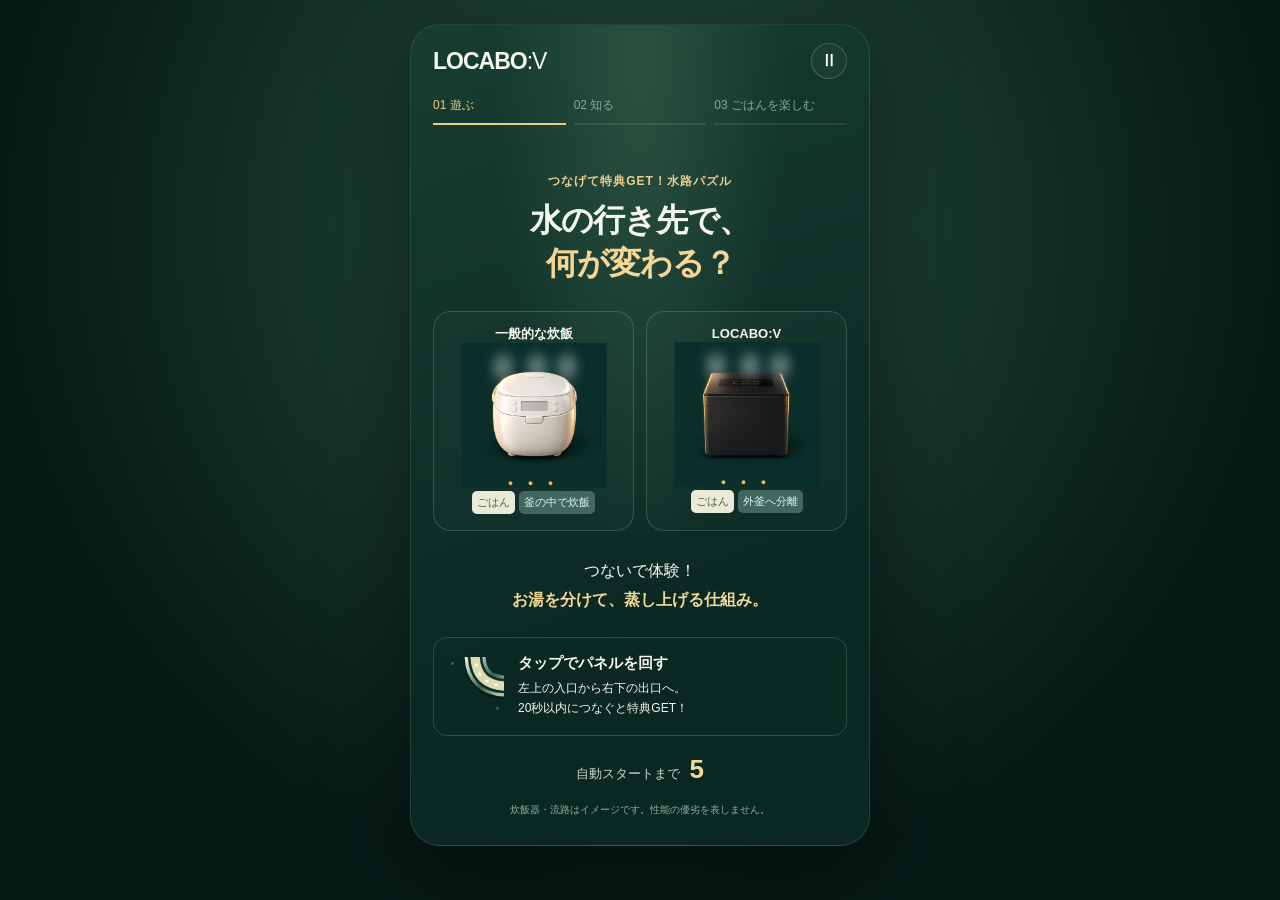
==== index.html @ 2bfdd04e "Separate cooker introduction from full-board cooking puzzle and improve mechanism illustrations" ====
<!doctype html><html lang="ja"><head><meta charset="UTF-8"><meta name="viewport" content="width=device-width,initial-scale=1,viewport-fit=cover"><meta name="theme-color" content="#102b29"><title>つなげて特典GET！水路パズル｜LOCABO:V</title><meta name="description" content="炊き上がるまで20秒。パネルを回して水の通り道をつなぐ流路パズル。"><link rel="icon" type="image/svg+xml" href="data:image/svg+xml,%3Csvg xmlns='http://www.w3.org/2000/svg' viewBox='0 0 32 32'%3E%3Crect width='32' height='32' rx='9' fill='%23102b29'/%3E%3Ctext x='16' y='24' text-anchor='middle' font-size='24' fill='%23ffffff'%3E米%3C/text%3E%3C/svg%3E"><style>*{box-sizing:border-box}html{background:#071918}body{margin:0;color:#f5f7ed;font-family:-apple-system,BlinkMacSystemFont,"Hiragino Kaku Gothic ProN","Noto Sans JP",Meiryo,sans-serif;font-size:16px;background:radial-gradient(ellipse at 50% 0,#214841,transparent 70%);min-height:100svh}button,a{-webkit-tap-highlight-color:transparent}button{font:inherit;cursor:pointer}button:focus-visible,a:focus-visible{outline:3px solid #ffdc88;outline-offset:4px}.app{position:relative;width:min(100%,460px);min-height:100svh;margin:auto;background:linear-gradient(160deg,#153b35,#102b29 65%);padding:18px 22px max(16px,env(safe-area-inset-bottom));overflow:hidden;box-shadow:0 0 90px #0004}header{display:flex;align-items:center;gap:10px;height:32px}.wordmark{font-size:23px;letter-spacing:-1px;font-weight:800}.wordmark span{font-weight:400}.edition{font-size:12px;color:#c4d6cc;margin-left:auto}.icon-btn{border:1px solid #ffffff30;background:#ffffff08;color:white;border-radius:50%;width:36px;height:36px;font-weight:800}.steps{display:flex;justify-content:space-between;gap:8px;margin:20px 0 24px;font-size:12px;color:#86a99e}.steps span{padding:0 0 9px;border-bottom:2px solid #ffffff16;flex:1;white-space:nowrap}.steps .active{color:#efcd80;border-color:#efcd80}h1,h2,p{margin:0}h1{font-size:clamp(29px,8vw,39px);line-height:1.35;letter-spacing:-1px}h1 em{font-style:normal;color:#f5d697}.eyebrow{color:#ebce91;font-size:12px;letter-spacing:2px;font-weight:700;margin-bottom:9px}.sub{color:#c4d6cc;font-size:14px;line-height:1.7;margin-top:9px}.title-row{display:flex;align-items:flex-end;justify-content:space-between;gap:8px}.title-row h1{font-size:32px}.mini-label{font-size:12px;letter-spacing:1px;color:#b4cbbf}.score-box{text-align:right}.score-box strong{font-size:28px;display:block;font-variant-numeric:tabular-nums;color:#f5d697}.stats{display:flex;align-items:center;gap:14px;margin:18px 0 10px}.timer{font-size:28px;font-weight:800;min-width:72px;font-variant-numeric:tabular-nums}.timer small{font-size:14px;color:#bdd2c6;margin-left:4px}.meter{height:6px;background:#ffffff1a;flex:1;border-radius:20px;overflow:hidden}.meter div{height:100%;background:#eacd8b;transform-origin:left;transition:transform .1s linear}.timer.urgent{color:#ff9880}.board-frame{position:relative;border-radius:26px;background:#071e1d;border:1px solid #72978855;padding:13px;box-shadow:inset 0 2px 18px #0007,0 12px 25px #0002}.board{display:grid;grid-template-columns:repeat(6,1fr);gap:7px;touch-action:manipulation}.tile{aspect-ratio:1;border:0;border-radius:13px;position:relative;box-shadow:inset 0 3px 0 #ffffff50,0 4px 0 #0004;display:grid;place-items:center;color:#153731;font-size:23px;transition:transform .12s,opacity .17s;min-width:0;padding:0}.tile:active{transform:scale(.88)}.tile.c0{background:linear-gradient(140deg,#ffc498,#ee8a65)}.tile.c1{background:linear-gradient(140deg,#f9e5a6,#ddb964)}.tile.c2{background:linear-gradient(140deg,#a1e2d2,#5cbaa6)}.tile.rice{background:linear-gradient(140deg,#fffef4,#dedfce);font-size:21px;color:#717563;cursor:default;border-radius:19px 10px 19px 10px}.tile.hint{animation:hint 1s infinite}.tile.removing{transform:scale(.05) rotate(20deg);opacity:0}.tile.drop{animation:drop .24s both}.board-caption{display:flex;justify-content:space-between;gap:8px;margin-top:13px;color:#c4d6cc;font-size:12px}.instruction{text-align:center;padding-top:17px;font-size:16px;font-weight:700;min-height:43px}.instruction b{color:#f5d697}.note{font-size:12px;line-height:1.6;color:#a5bfb3;text-align:center;margin-top:13px}.intro-overlay{position:absolute;inset:0;background:#071e1de8;border-radius:25px;display:flex;align-items:center;justify-content:center;flex-direction:column;z-index:3;text-align:center;backdrop-filter:blur(5px)}.intro-overlay h2{font-size:24px;line-height:1.55}.intro-overlay .demo{display:flex;gap:9px;margin:20px 0}.demo .tile{width:45px}.count{width:44px;height:44px;border-radius:50%;background:#f5d697;color:#193831;display:grid;place-items:center;font-size:23px;font-weight:800;margin-top:16px}.intro-overlay p{font-size:14px;color:#c4d6cc}.bottom-hint{font-size:12px;color:#93b4a6;text-align:center;margin-top:18px}.photo{width:100%;display:block;object-fit:cover;border-radius:20px}.result{text-align:center}.result h1{font-size:32px}.result .photo{margin:20px 0 18px;max-height:280px}.badge{display:inline-block;padding:7px 17px;background:#ffffff0c;border:1px solid #eacd8b55;border-radius:50px;color:#efcd80;font-size:14px;margin-bottom:15px}.result-count{font-size:22px;font-weight:700}.result-count strong{font-size:42px;color:#edcd88}.primary{background:#edce8c;border:0;color:#132f29;border-radius:14px;padding:16px 18px;display:block;text-align:center;text-decoration:none;font-size:17px;font-weight:800;width:100%;box-shadow:0 4px 0 #b39454;margin-top:20px}.secondary{background:transparent;border:0;color:#c4d6cc;text-decoration:underline;text-underline-offset:4px;font-size:14px;padding:13px;display:block;margin:5px auto}.explain h1{font-size:29px}.diagram{background:#f1f3e8;border-radius:24px;margin-top:20px;padding:16px 12px;color:#183e35}.diagram svg{display:block;width:100%;height:auto;max-height:230px}.diagram text{font-family:inherit}.diagram-caption{color:#38594a;font-size:14px;font-weight:700;text-align:center;padding:5px}.explain-copy{font-size:16px;line-height:1.8;margin-top:17px;min-height:88px}.explain-copy b{color:#efcd80}.dots{display:flex;justify-content:center;gap:9px;margin:13px 0}.dots i{display:block;width:7px;height:7px;background:#47635b;border-radius:50%}.dots i.on{width:23px;border-radius:5px;background:#edce8c}.water-dot{animation:flow 2s infinite}.rice-expand{animation:expand 2.5s infinite alternate;transform-box:fill-box;transform-origin:center}.product-hero{display:flex;align-items:center;gap:14px;margin:16px 0;background:#eae7df;color:#162c26;border-radius:21px;padding:18px 15px;min-height:205px}.product-photo{position:relative;width:150px;aspect-ratio:280/370;overflow:hidden;flex-shrink:0}.product-photo img{position:absolute;width:267.857%;max-width:none;left:-166.071%;top:-265.405%}.product-name{font-size:25px;letter-spacing:-1px;font-weight:800}.product-details{font-size:14px;line-height:1.9;margin-top:10px}.cta h1{font-size:32px}.feature-row{display:flex;gap:8px;margin-top:14px}.feature-row span{flex:1;text-align:center;border:1px solid #688777;border-radius:9px;padding:9px 4px;font-size:13px;color:#d2e0d5}.cta .note{margin-top:12px}.pause-layer{position:absolute;inset:0;z-index:30;background:#071e1ded;backdrop-filter:blur(12px);display:grid;place-items:center;padding:30px;text-align:center}.pause-layer[hidden]{display:none}.pause-layer h2{font-size:32px;margin-bottom:13px}.pause-layer p{font-size:14px;color:#c4d6cc}#toast{position:absolute;pointer-events:none;top:44%;left:50%;transform:translate(-50%,15px);opacity:0;z-index:10;background:#f5d697;color:#153731;border-radius:30px;padding:12px 22px;white-space:nowrap;font-size:23px;font-weight:900;box-shadow:0 8px 30px #0005;transition:all .2s}#toast.show{opacity:1;transform:translate(-50%,-8px)}@keyframes hint{50%{box-shadow:0 0 0 3px #fff8,0 0 18px #fff5;transform:scale(.96)}}@keyframes drop{from{transform:translateY(-15px);opacity:.3}to{transform:translateY(0);opacity:1}}@keyframes flow{0%{transform:translateY(-12px);opacity:0}30%{opacity:1}100%{transform:translateY(32px);opacity:0}}@keyframes expand{to{transform:scale(1.25)}}@media(min-width:600px){body{padding:24px}.app{min-height:780px;height:auto;border:1px solid #527c6655;border-radius:30px}header{margin-top:2px}}@media(max-height:740px) and (max-width:599px){.app{padding:12px 19px}.steps{margin:13px 0 15px}.stats{margin-top:10px}.tile{border-radius:10px}.board{gap:6px}.board-frame{padding:11px}.instruction{padding-top:12px}.note{margin-top:8px}.product-hero{min-height:160px;margin:11px 0;padding:10px}.product-photo{width:115px}.primary{margin-top:13px;padding:14px}.result .photo{max-height:225px;margin:13px 0}.diagram{margin-top:13px}.diagram svg{max-height:190px}.explain-copy{min-height:80px}.bottom-hint{margin-top:10px}}@media(prefers-reduced-motion:reduce){*,*::before,*::after{animation:none!important;transition:none!important}}
.cta-actions{display:flex;justify-content:center;gap:8px}.cta-actions .secondary{font-size:13px;padding:13px 2px;margin:5px 0}
@media(max-height:740px) and (max-width:599px){.steps{margin:10px 0 12px}.game .eyebrow,.game .sub{display:none}.title-row h1{font-size:28px}.title-row{min-height:38px}.score-box strong{font-size:24px}.game .stats{margin:8px 0}.game .board-frame{width:min(100%,calc(100svh - 360px));margin:auto;padding:9px}.game .board{gap:5px}.tile{font-size:18px}.tile.rice{font-size:17px}.intro-overlay h2{font-size:21px}.intro-overlay .demo{margin:12px 0}.intro-overlay p{font-size:13px}.count{margin-top:10px;width:34px;height:34px;font-size:19px}.game .instruction{min-height:30px;font-size:14px}.game .note{font-size:12px}.cta h1{font-size:28px}.cta .sub{display:none}.cta .feature-row{display:none}.cta .product-photo{width:110px}.cta .product-hero{min-height:150px}.cta .product-details{font-size:13px}.cta .eyebrow{margin-bottom:7px}.cta-actions .secondary{padding:10px 2px}}
.race-title .eyebrow{font-size:12px;margin-bottom:5px}.race-title h1{font-size:27px;line-height:1.4;white-space:nowrap;letter-spacing:-1px}.race-title h1 em{display:block;font-size:33px}.versus{display:grid;grid-template-columns:1fr 25px 1fr;align-items:center;margin:13px 0 9px;gap:5px}.competitor{text-align:center;padding:9px 4px 7px;background:#ffffff06;border:1px solid #68837750;border-radius:15px;min-width:0}.competitor.player{border-color:#e7c88388;background:#efcd800b}.machine-label{display:block;font-size:14px;font-weight:800}.machine-label small{display:inline-block;font-size:12px;color:#153b35;background:#efd38e;border-radius:4px;padding:2px 4px;margin-left:3px}.competitor svg{display:block;width:100%;height:95px}.machine-status{display:block;color:#aec7bc;font-size:12px;min-height:15px;line-height:1.5}.player .machine-status{color:#efcd80}.vs{font-size:15px;color:#edce8c;font-style:italic;text-align:center}.steam{animation:steaming 2s ease-in-out infinite}.draining{opacity:0}.cleared .draining{opacity:1;animation:drain .8s infinite}.cleared .right-water{fill:#e1bc74}.cooking{display:flex;align-items:center;gap:10px;padding:8px 0 12px;font-size:12px}.cook-meter{height:7px;background:#ffffff18;border-radius:10px;overflow:hidden;flex:1}.cook-meter i{display:block;height:100%;width:0;background:#ebca83;transition:width .2s linear}.cooking strong{font-size:25px;font-variant-numeric:tabular-nums;min-width:55px;text-align:right}.cooking small{font-size:12px;margin-left:3px}.urgent{color:#ffad7e}.puzzle-title{display:flex;justify-content:space-between;font-size:13px;color:#d5e3d8;margin:0 0 7px}.puzzle-title span:last-child{color:#abc4b7}.pipe-area{width:min(100%,320px);margin:auto}.pipe-area .board-frame{padding:8px;border-radius:15px}.pipe-board{display:grid;grid-template-columns:repeat(4,1fr);gap:4px;touch-action:manipulation}.pipe-tile{min-width:0;padding:0;border:1px solid #60817166;border-radius:9px;background:linear-gradient(135deg,#35554b,#244338);aspect-ratio:1;overflow:hidden;transition:background .2s,box-shadow .2s;touch-action:manipulation}.pipe-tile svg{display:block;width:100%;height:100%}.pipe-tile.wet{background:#315b56;border-color:#83d7d188;box-shadow:inset 0 0 14px #85d7d015}.pipe-tile:active{transform:scale(.94)}.pipe-tile.hint{animation:hint 1s infinite;border-color:#efd38e}.pipe-tile:disabled{cursor:default;opacity:1}.ports{height:22px;display:flex;align-items:center;font-size:12px;color:#9edddb;padding-left:8px}.ports.bottom{justify-content:flex-end;padding:0 8px 0 0;color:#ebcd8d}.intro-rule{margin:12px 0!important}.pipe-area .intro-overlay{border-radius:15px}.pipe-area .intro-overlay h2{font-size:24px}.pipe-area .intro-overlay .eyebrow{font-size:12px}.game-instruction{display:flex;align-items:center;gap:9px;justify-content:space-between;margin-top:8px;min-height:39px}.game-instruction strong{font-size:13px;line-height:1.6;font-weight:600}.hint-button{flex-shrink:0;border:1px solid #91ac9180;background:#ffffff09;color:#efd38e;border-radius:9px;padding:9px;font-size:12px}.race-note{font-size:12px;line-height:1.55;color:#98b6a7;text-align:center;margin-top:9px}.cleared .pipe-tile.wet{box-shadow:inset 0 0 20px #96edea44}.cleared .pipe-area{animation:finishGlow .7s ease-out}.app:has(.race) .steps{margin-bottom:14px}.app:has(.race){padding-top:14px}@keyframes steaming{50%{opacity:.35;transform:translateY(-5px)}}@keyframes drain{from{transform:translateY(-3px);opacity:0}50%{opacity:1}to{transform:translateY(7px);opacity:0}}@keyframes finishGlow{50%{filter:brightness(1.5)}}
@media(max-height:800px) and (max-width:599px){.app:has(.race){padding:10px 16px}.app:has(.race) .steps{margin:10px 0}.race-title .eyebrow{display:none}.race-title h1{font-size:22px}.race-title h1 em{display:inline;font-size:25px;margin-left:3px}.versus{margin:10px 0 4px}.competitor svg{height:78px}.competitor{padding:6px 3px}.cooking{padding:5px 0 9px}.pipe-area{width:min(100%,calc(100svh - 345px),320px)}.race-note{margin-top:5px}.game-instruction{margin-top:4px}.pipe-area .intro-overlay h2{font-size:21px}.pipe-area .intro-overlay p{font-size:12px}}
@media(max-width:360px){.race-title h1{font-size:20px}.race-title h1 em{font-size:22px}.edition{font-size:12px}.machine-label{font-size:12px}.pipe-area .intro-overlay h2{font-size:20px}.race-note{font-size:12px}}

@media(prefers-reduced-motion:reduce){.steam,.draining,.pipe-tile.hint,.cleared .pipe-area{animation:none!important}}
/* Cooking battle — finished art direction */
body{background:radial-gradient(ellipse at 50% 25%,#264e40 0,#071a16 70%)}.app{background:radial-gradient(ellipse at 50% 4%,#2a5140 0,transparent 45%),linear-gradient(160deg,#173d31,#0b2722 72%);box-shadow:0 25px 90px #0007}.app:has(.race){padding:13px 20px 16px}.app:has(.race) header{opacity:.85}.app:has(.race) .steps{margin:13px 0 14px}.race-title{text-align:center}.race-title .eyebrow{letter-spacing:2px;color:#dfbc6e;font-size:12px;margin-bottom:5px}.race-title h1{white-space:normal;line-height:1.24}.race-title h1 span{display:block;font-size:16px;font-weight:600;letter-spacing:1px;margin-bottom:5px;color:#d8e6d6}.race-title h1 em{display:block;font-size:34px;letter-spacing:-1.5px;color:#f7df9e;text-shadow:0 3px 0 #796738,0 5px 12px #0005;font-weight:900}.versus{position:relative;grid-template-columns:1fr 28px 1fr;gap:0;margin:15px 0 7px}.competitor{padding:9px 5px 8px;border-radius:18px;background:linear-gradient(140deg,#294b3f88,#0b2822);border:1px solid #8eab9255;box-shadow:inset 0 1px 0 #ffffff16,0 7px 12px #0002;overflow:hidden}.competitor.player{background:linear-gradient(140deg,#47614444,#17382c);border-color:#d9bc6d99;box-shadow:inset 0 1px 0 #f4dd9633,0 7px 14px #0003}.machine-label{font-size:14px;color:#f0f3e8;letter-spacing:.3px}.machine-label small{font-size:12px;padding:1px 4px;margin-left:2px}.vs{position:relative;z-index:2;align-self:center}.vs span{display:grid;place-items:center;width:35px;height:35px;position:relative;left:-4px;border-radius:50%;background:#eccc82;color:#203a2b;font-size:16px;font-weight:900;box-shadow:0 3px 0 #897447,0 4px 15px #0008;transform:rotate(-10deg)}.cooker-scene{position:relative;isolation:isolate;width:100%;height:110px;overflow:hidden}.cooker-art{position:absolute;inset:0;background-image:url('[data-uri]');background-size:200% auto;background-repeat:no-repeat;background-position:0 50%;mix-blend-mode:lighten;z-index:2;transform:scale(1.12)}.black-cooker .cooker-art{background-position:100% 50%}.heat-halo{position:absolute;bottom:7px;left:20%;right:20%;height:14px;border-radius:50%;background:#edb953;filter:blur(10px);opacity:.4;animation:heatPulse 1.4s infinite}.heat-dots{position:absolute;bottom:0;left:0;right:0;text-align:center;font-size:9px;letter-spacing:6px;color:#efbc5d;z-index:4}.steam-clouds{position:absolute;left:20%;right:20%;top:0;height:60px;z-index:4;pointer-events:none}.steam-clouds i{position:absolute;width:18px;height:38px;left:15%;top:5px;border-radius:50%;background:linear-gradient(transparent,#fff7,transparent);filter:blur(6px);animation:steamRise 2.4s infinite}.steam-clouds i:nth-child(2){left:45%;animation-delay:-.8s}.steam-clouds i:nth-child(3){left:72%;animation-delay:-1.5s}.mini-section{display:flex;gap:4px;justify-content:center;margin:3px 0 4px}.mini-section span{border-radius:5px;padding:4px 5px;font-size:11px}.rice-level{background:#e9ead7;color:#56614a}.water-level{background:#416760;color:#e2f4e6}.player .water-level{background:#1c514c;color:#ade1d8}.cleared .player .water-level{background:#ddc17b;color:#203c30;animation:finishGlow .8s}.machine-status{font-size:11px;line-height:1.45;min-height:16px}.cooking{gap:10px;padding:5px 2px 10px}.cook-meter{height:9px;border:1px solid #061c1766;background:#071f18;box-shadow:inset 0 2px 3px #0004}.cook-meter i{background:linear-gradient(90deg,#b3914d,#f8d886);box-shadow:0 0 12px #f4ce75}.cooking strong{font-size:28px;color:#f0d391}.puzzle-title{font-size:13px;font-weight:600;margin-bottom:3px;color:#b9d3c3}.puzzle-title span:last-child{font-size:12px;color:#86a697;font-weight:400}.pipe-area{position:relative;width:min(100%,320px)}.pipe-area .board-frame{padding:9px;border-radius:20px;border:2px solid #71846b;background:linear-gradient(135deg,#3c5343,#132e25);box-shadow:inset 0 2px 0 #ccdab03b,0 5px 0 #071c16,0 12px 24px #0004}.pipe-board{gap:5px}.pipe-tile{border-radius:9px;background:linear-gradient(145deg,#385846,#233e31);border:1px solid #6c876166;box-shadow:inset 0 2px 1px #c8dcad18,0 2px 1px #00160c88;position:relative}.pipe-tile.wet{background:linear-gradient(140deg,#3a6b5d,#244c42);border-color:#8ac8b68c;box-shadow:0 0 10px #69c6b31a,inset 0 1px 0 #d7ffe322}.pipe-tile svg{overflow:visible}.pipe-tile.turned svg{animation:pipeTurn .18s ease-out}.water-flow{animation:waterRun .9s linear infinite}.ports{font-size:12px;height:27px;padding-left:10px;color:#b6ebd8;font-weight:600}.ports b{font-size:11px;letter-spacing:1px;background:#75c8b5;color:#11372e;border-radius:5px;padding:2px 5px;margin-right:5px}.ports.bottom{height:26px;color:#e6cf96}.ports.bottom b{background:#e4c989;margin:0 0 0 5px}.intro-overlay{background:linear-gradient(155deg,#0d3029f5,#061d18f5);backdrop-filter:blur(7px);border:1px solid #c9b47e33}.intro-overlay h2{font-size:25px!important;font-weight:900;letter-spacing:-1px}.intro-overlay h2 em{font-style:normal;color:#f1d18b}.tutorial-pipe{width:48px;height:48px;margin:12px 0 0;border-radius:9px;border:1px solid #6e9d87;background:#315245;animation:tutorialTurn 2.2s ease-in-out infinite}.tutorial-pipe svg{width:100%;height:100%}.intro-overlay .intro-rule{margin:10px 0 5px!important}.count{background:#f0d28b;box-shadow:0 0 0 5px #f0d28b10;font-size:21px;width:35px;height:35px;margin-top:12px}.game-instruction{margin-top:5px;gap:7px}.game-instruction strong{font-size:13px;color:#e3eddd}.hint-button{padding:8px 11px;background:linear-gradient(#466149,#2b4938);border-color:#81936a;box-shadow:0 2px 0 #102c21;color:#e5d5a6}.race-note{font-size:12px;color:#8eae9c;margin-top:8px;line-height:1.45}.clear-seal{position:absolute;z-index:8;top:36%;left:50%;width:240px;transform:translate(-50%,-50%) rotate(-5deg);text-align:center;background:linear-gradient(135deg,#f7dfa1,#d8b966);color:#163e2e;border:3px solid #fff0b8;border-radius:15px;padding:15px 8px;box-shadow:0 8px 0 #746337,0 18px 35px #00180ccc;animation:sealIn .5s cubic-bezier(.2,1.6,.4,1) both;pointer-events:none}.clear-seal span{display:block;font-size:12px;letter-spacing:3px;font-weight:800}.clear-seal strong{display:block;font-size:35px;font-weight:900;margin:2px 0}.clear-seal small{font-size:13px}.cleared .pipe-tile.wet .water-flow{animation-duration:.3s}.result .photo{box-shadow:0 15px 35px #0005;border:1px solid #c7d19b33}.result .badge{background:#e2c27e;color:#203e2b;border:0;font-weight:800;letter-spacing:1px}.result h1 em,.cta h1 em{color:#f4d99a}.product-hero{background:linear-gradient(135deg,#f3f0e7,#dcd7c7);box-shadow:0 10px 25px #0003;border:1px solid #f4e8bd}.primary{background:linear-gradient(130deg,#f9dfa0,#dcb867);box-shadow:0 4px 0 #947b43,0 10px 20px #0003;border:1px solid #ffeeac;transition:transform .15s}.primary:active{transform:translateY(3px);box-shadow:0 1px 0 #947b43}.diagram{border:2px solid #d9c68e;box-shadow:0 10px 25px #0002;background:linear-gradient(140deg,#f6f5e9,#dfe8d8)}
@keyframes steamRise{0%{transform:translateY(25px) scale(.4);opacity:0}40%{opacity:.6}100%{transform:translateY(-25px) scale(1.6);opacity:0}}@keyframes heatPulse{50%{opacity:.8;transform:scaleX(1.15)}}@keyframes waterRun{to{stroke-dashoffset:-44}}@keyframes pipeTurn{from{transform:rotate(-90deg)}to{transform:rotate(0)}}@keyframes tutorialTurn{0%,25%{transform:rotate(-90deg)}50%,90%{transform:rotate(0)}100%{transform:rotate(-90deg)}}@keyframes sealIn{from{opacity:0;transform:translate(-50%,-50%) rotate(-10deg) scale(.3)}to{opacity:1;transform:translate(-50%,-50%) rotate(-5deg) scale(1)}}
@media(min-width:600px){.app:has(.race){padding:20px 27px 22px;min-height:900px}.cooker-scene{height:123px}.pipe-area{width:330px}.versus{margin-top:18px}}
@media(max-height:850px) and (max-width:599px){.app:has(.race){padding:10px 16px 12px}.app:has(.race) .steps{margin:9px 0 10px}.race-title .eyebrow{display:none}.race-title h1 span{font-size:14px;margin-bottom:4px}.race-title h1 em{font-size:29px}.versus{margin:10px 0 3px}.cooker-scene{height:90px}.competitor{padding:6px 4px}.mini-section span{padding:3px;font-size:11px}.machine-status{display:none}.pipe-area{width:min(100%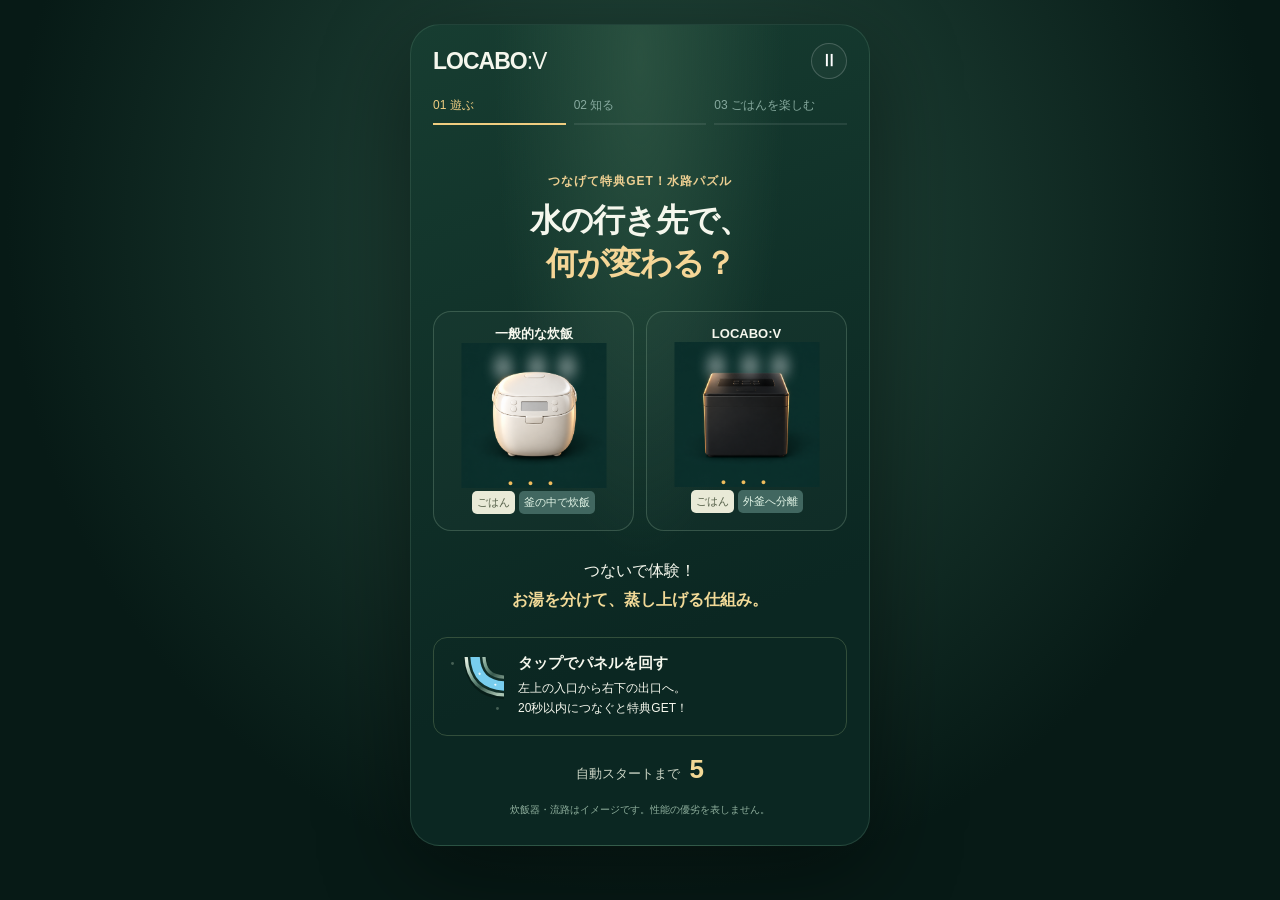
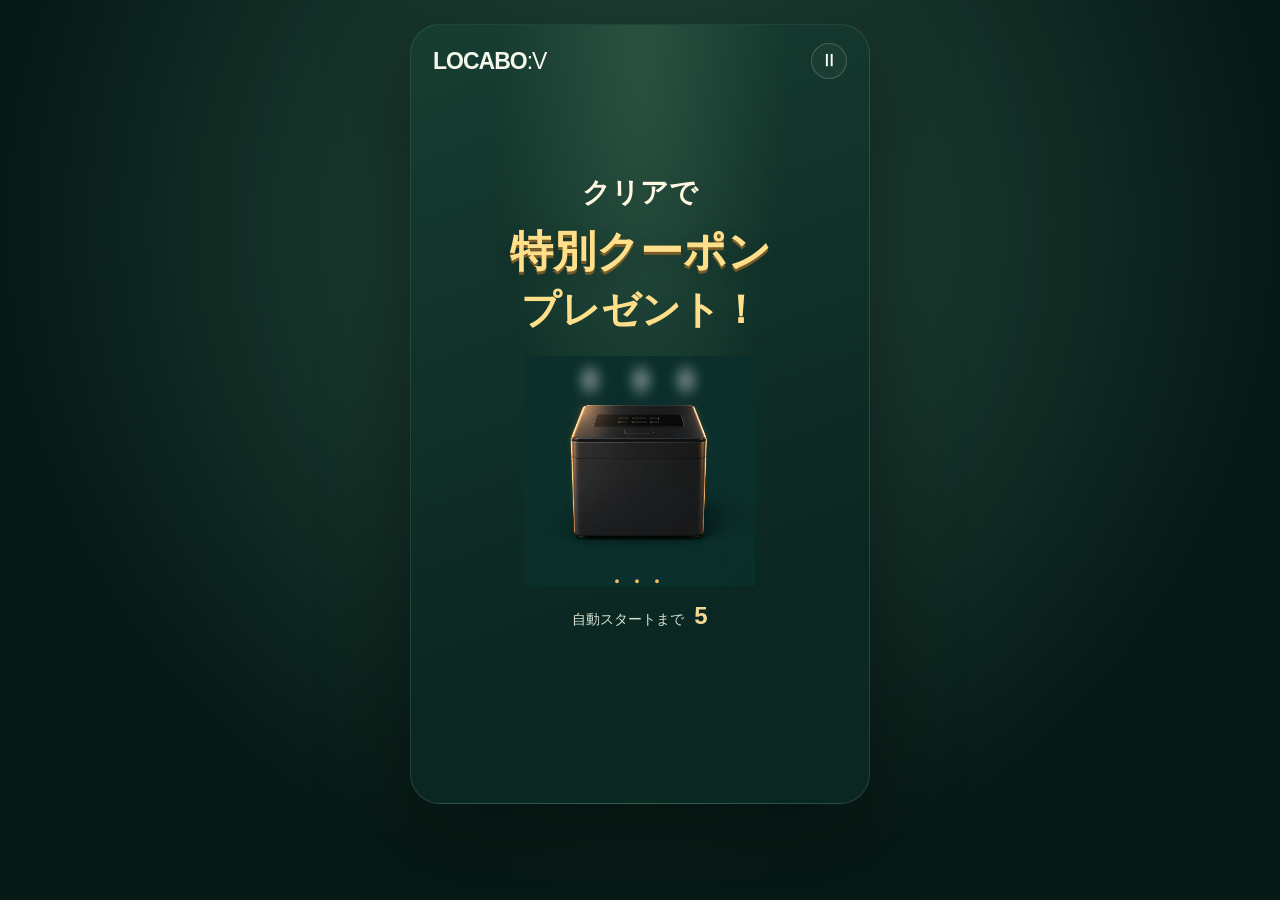
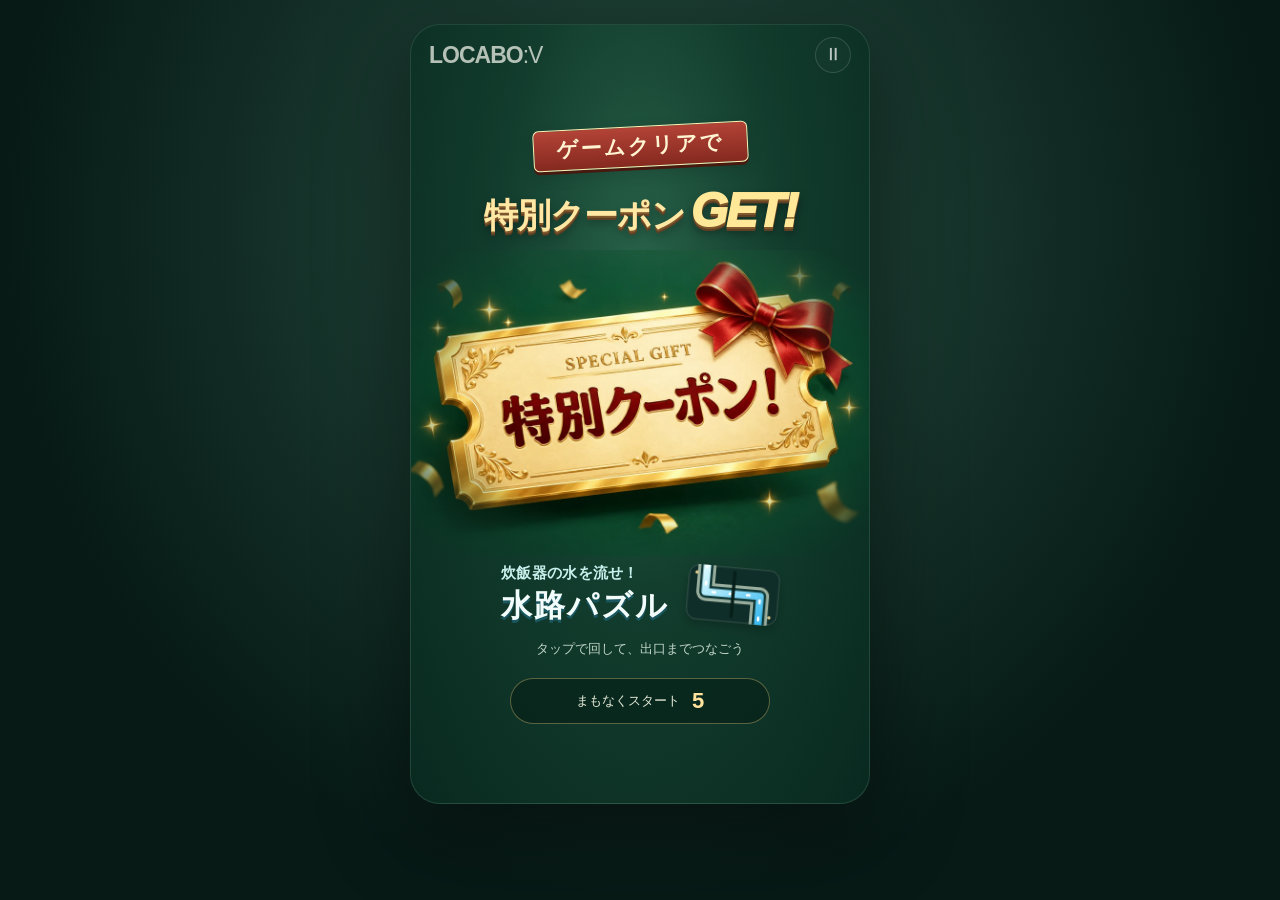
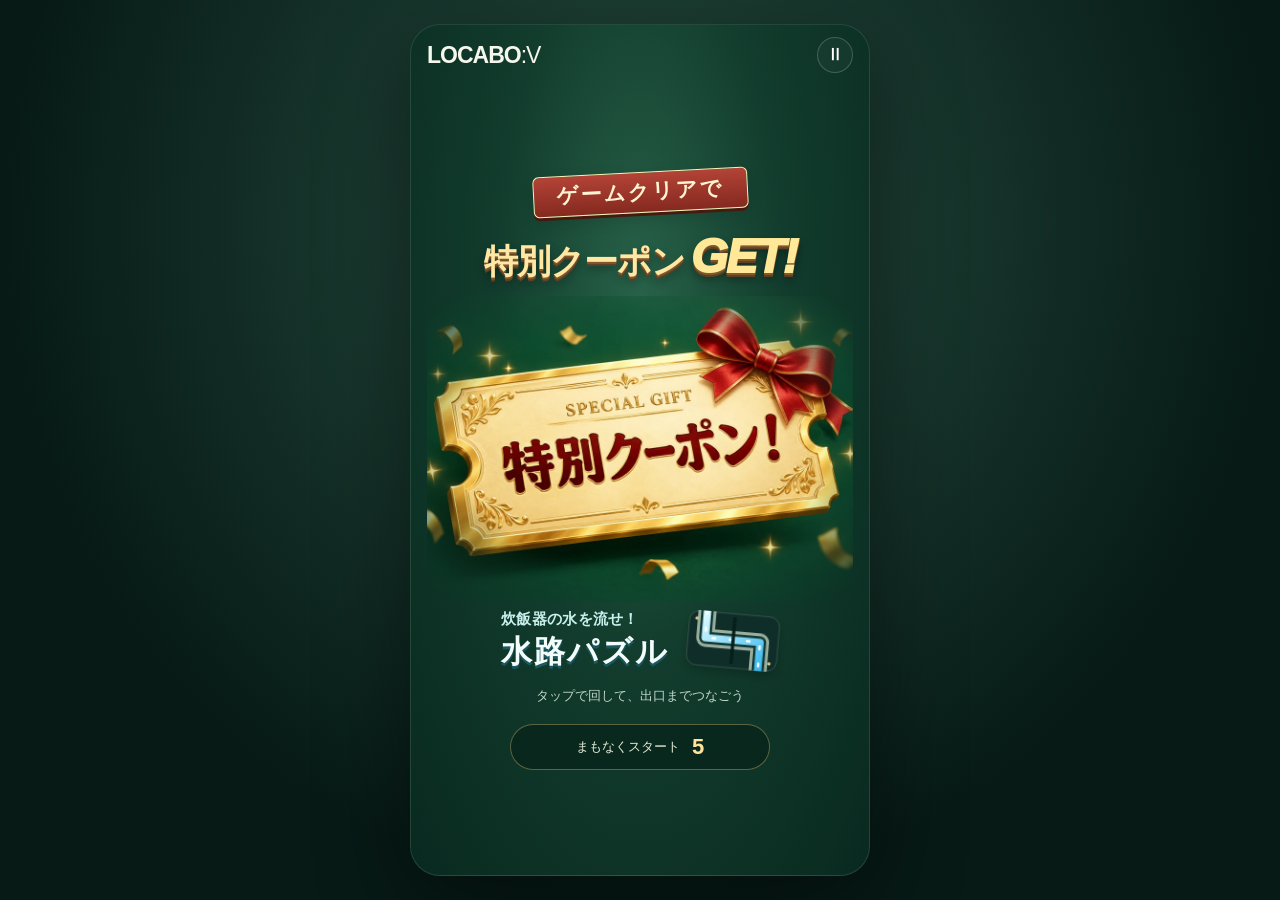
